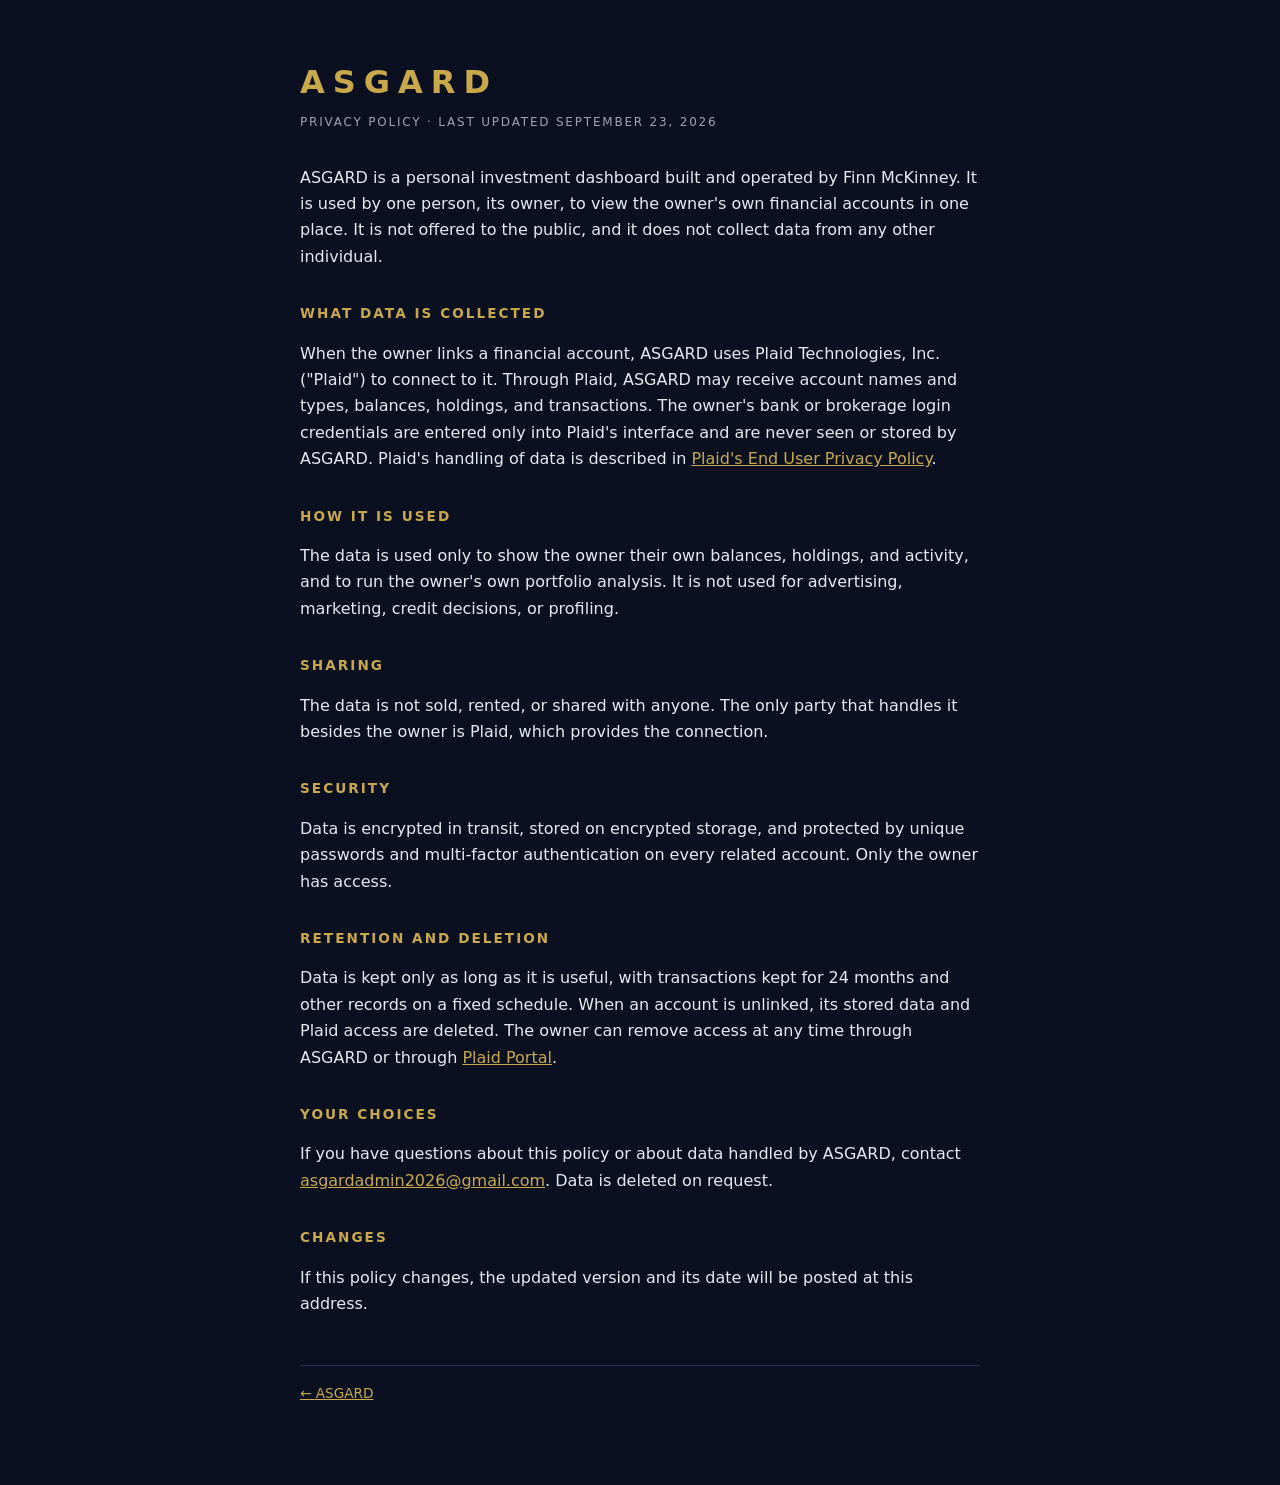
==== privacy.html @ 45897802 "ASGARD project page and privacy policy" ====
<!doctype html>
<html lang="en">
<head>
  <meta charset="utf-8">
  <meta name="viewport" content="width=device-width, initial-scale=1">
  <title>ASGARD Privacy Policy</title>
  <meta name="description" content="Privacy policy for ASGARD, a private personal finance dashboard.">
  <link rel="stylesheet" href="style.css">
</head>
<body>
<main>
  <h1>ASGARD</h1>
  <div class="tag">Privacy Policy · Last updated September 23, 2026</div>

  <p>ASGARD is a personal investment dashboard built and operated by Finn McKinney. It is used by
  one person, its owner, to view the owner's own financial accounts in one place. It is not offered
  to the public, and it does not collect data from any other individual.</p>

  <h2>What data is collected</h2>
  <p>When the owner links a financial account, ASGARD uses Plaid Technologies, Inc. ("Plaid") to
  connect to it. Through Plaid, ASGARD may receive account names and types, balances, holdings, and
  transactions. The owner's bank or brokerage login credentials are entered only into Plaid's
  interface and are never seen or stored by ASGARD. Plaid's handling of data is described in
  <a href="https://plaid.com/legal/#end-user-privacy-policy">Plaid's End User Privacy Policy</a>.</p>

  <h2>How it is used</h2>
  <p>The data is used only to show the owner their own balances, holdings, and activity, and to run
  the owner's own portfolio analysis. It is not used for advertising, marketing, credit decisions,
  or profiling.</p>

  <h2>Sharing</h2>
  <p>The data is not sold, rented, or shared with anyone. The only party that handles it besides the
  owner is Plaid, which provides the connection.</p>

  <h2>Security</h2>
  <p>Data is encrypted in transit, stored on encrypted storage, and protected by unique passwords and
  multi-factor authentication on every related account. Only the owner has access.</p>

  <h2>Retention and deletion</h2>
  <p>Data is kept only as long as it is useful, with transactions kept for 24 months and other
  records on a fixed schedule. When an account is unlinked, its stored data and Plaid access are
  deleted. The owner can remove access at any time through ASGARD or through
  <a href="https://my.plaid.com">Plaid Portal</a>.</p>

  <h2>Your choices</h2>
  <p>If you have questions about this policy or about data handled by ASGARD, contact
  <a href="mailto:asgardadmin2026@gmail.com">asgardadmin2026@gmail.com</a>. Data is deleted on request.</p>

  <h2>Changes</h2>
  <p>If this policy changes, the updated version and its date will be posted at this address.</p>

  <footer><a href="index.html">← ASGARD</a></footer>
</main>
</body>
</html>
---- style.css ----
:root { --bg: #0b1020; --panel: #121a30; --text: #e7e9f0; --muted: #9aa3b8; --gold: #c9a84c; --border: #2a3350; }
* { box-sizing: border-box; }
body { margin: 0; background: var(--bg); color: var(--text); font: 16px/1.65 system-ui, -apple-system, "Segoe UI", Roboto, sans-serif; }
main { max-width: 720px; margin: 0 auto; padding: 56px 20px 80px; }
h1 { font-size: 2rem; letter-spacing: .25em; color: var(--gold); margin: 0 0 4px; }
.tag { color: var(--muted); text-transform: uppercase; letter-spacing: .15em; font-size: .75rem; margin-bottom: 32px; }
h2 { font-size: .85rem; text-transform: uppercase; letter-spacing: .15em; color: var(--gold); margin: 32px 0 8px; }
p, li { color: var(--text); }
.card { background: var(--panel); border: 1px solid var(--border); border-radius: 12px; padding: 20px 24px; margin: 20px 0; }
a { color: var(--gold); }
footer { margin-top: 48px; color: var(--muted); font-size: .85rem; border-top: 1px solid var(--border); padding-top: 16px; }
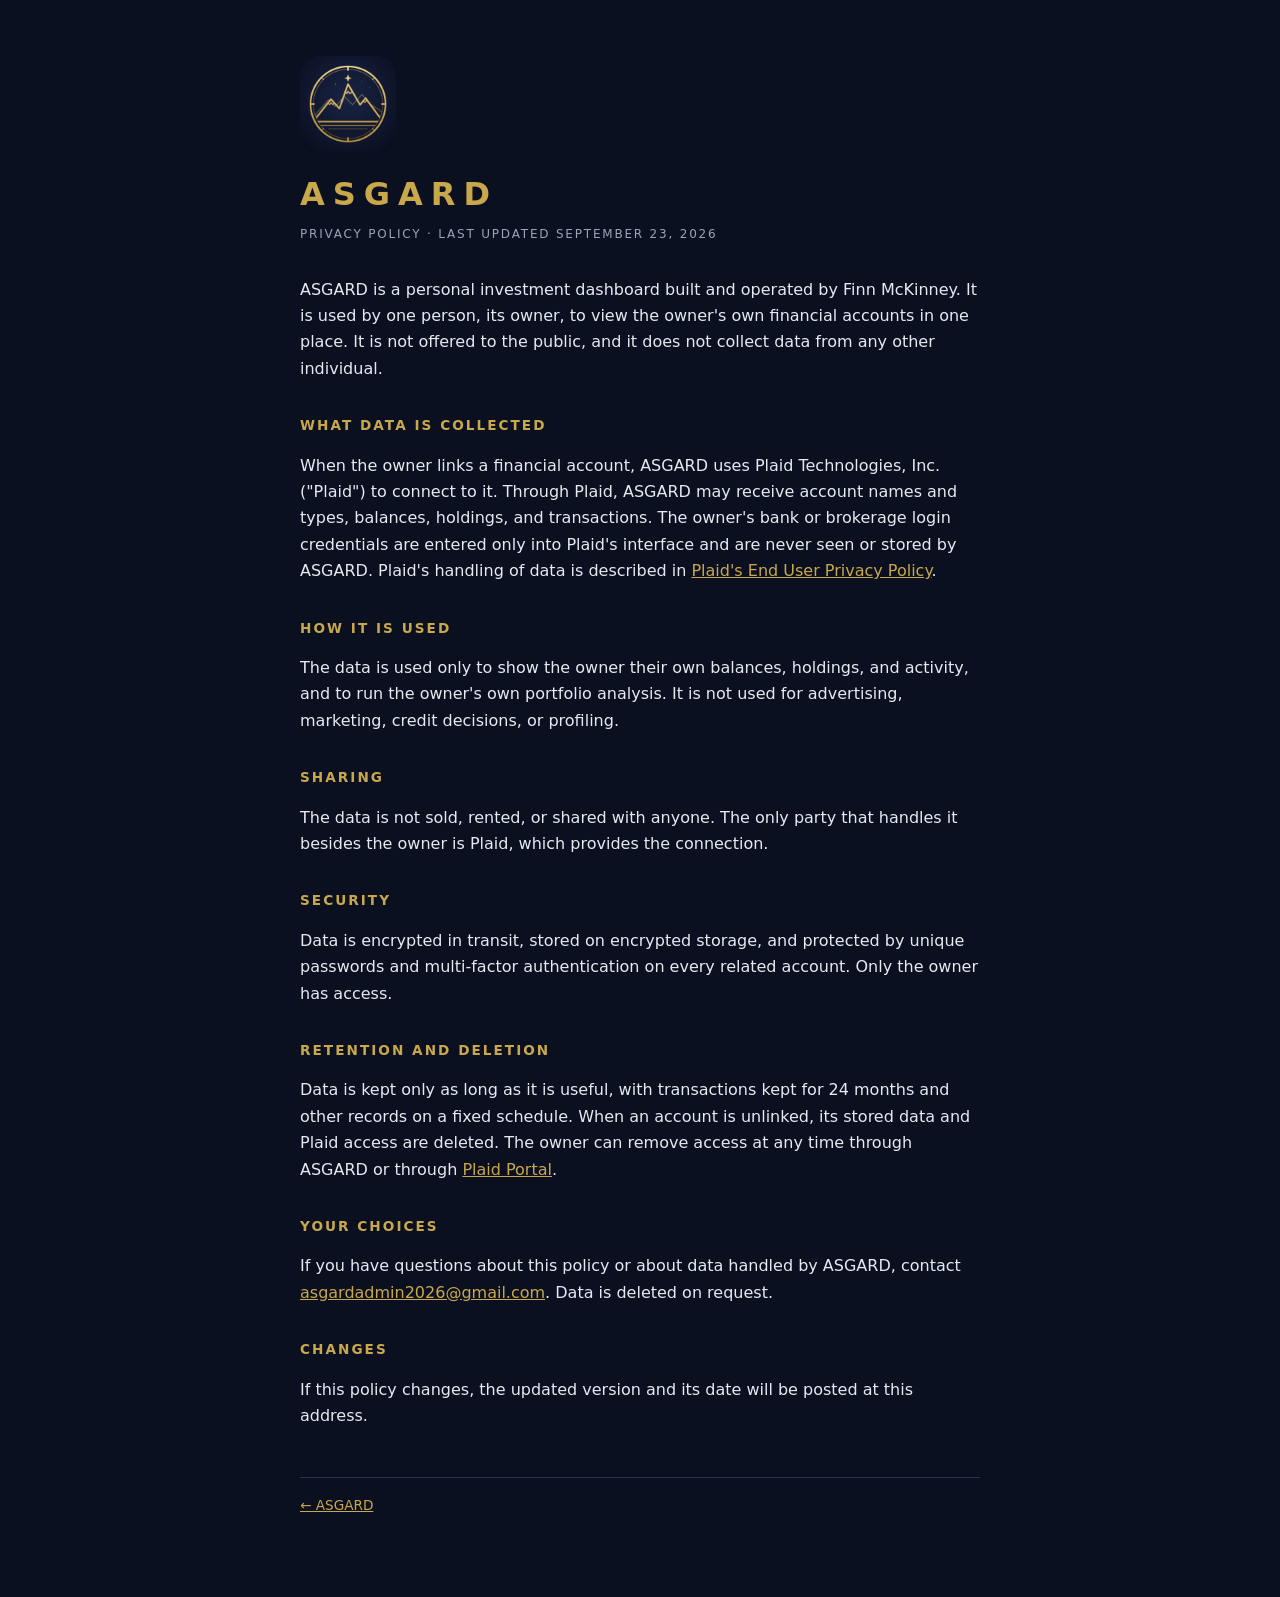
==== commit d2b37bf9: "Add ASGARD mountain logo (favicon + header)" ====
--- a/privacy.html
+++ b/privacy.html
@@ -5,10 +5,14 @@
   <meta name="viewport" content="width=device-width, initial-scale=1">
   <title>ASGARD Privacy Policy</title>
   <meta name="description" content="Privacy policy for ASGARD, a private personal finance dashboard.">
+  <link rel="icon" type="image/svg+xml" href="assets/asgard-logo-mountains.svg">
+  <link rel="icon" type="image/png" sizes="64x64" href="assets/asgard-logo-mountains-64.png">
+  <link rel="apple-touch-icon" href="assets/asgard-logo-mountains-512.png">
   <link rel="stylesheet" href="style.css">
 </head>
 <body>
 <main>
+  <img class="logo" src="assets/asgard-logo-mountains-512.png" alt="ASGARD logo" width="96" height="96">
   <h1>ASGARD</h1>
   <div class="tag">Privacy Policy · Last updated September 23, 2026</div>
 
--- a/style.css
+++ b/style.css
@@ -9,3 +9,4 @@
 .card { background: var(--panel); border: 1px solid var(--border); border-radius: 12px; padding: 20px 24px; margin: 20px 0; }
 a { color: var(--gold); }
 footer { margin-top: 48px; color: var(--muted); font-size: .85rem; border-top: 1px solid var(--border); padding-top: 16px; }
+.logo { display: block; width: 96px; height: 96px; margin-bottom: 16px; }
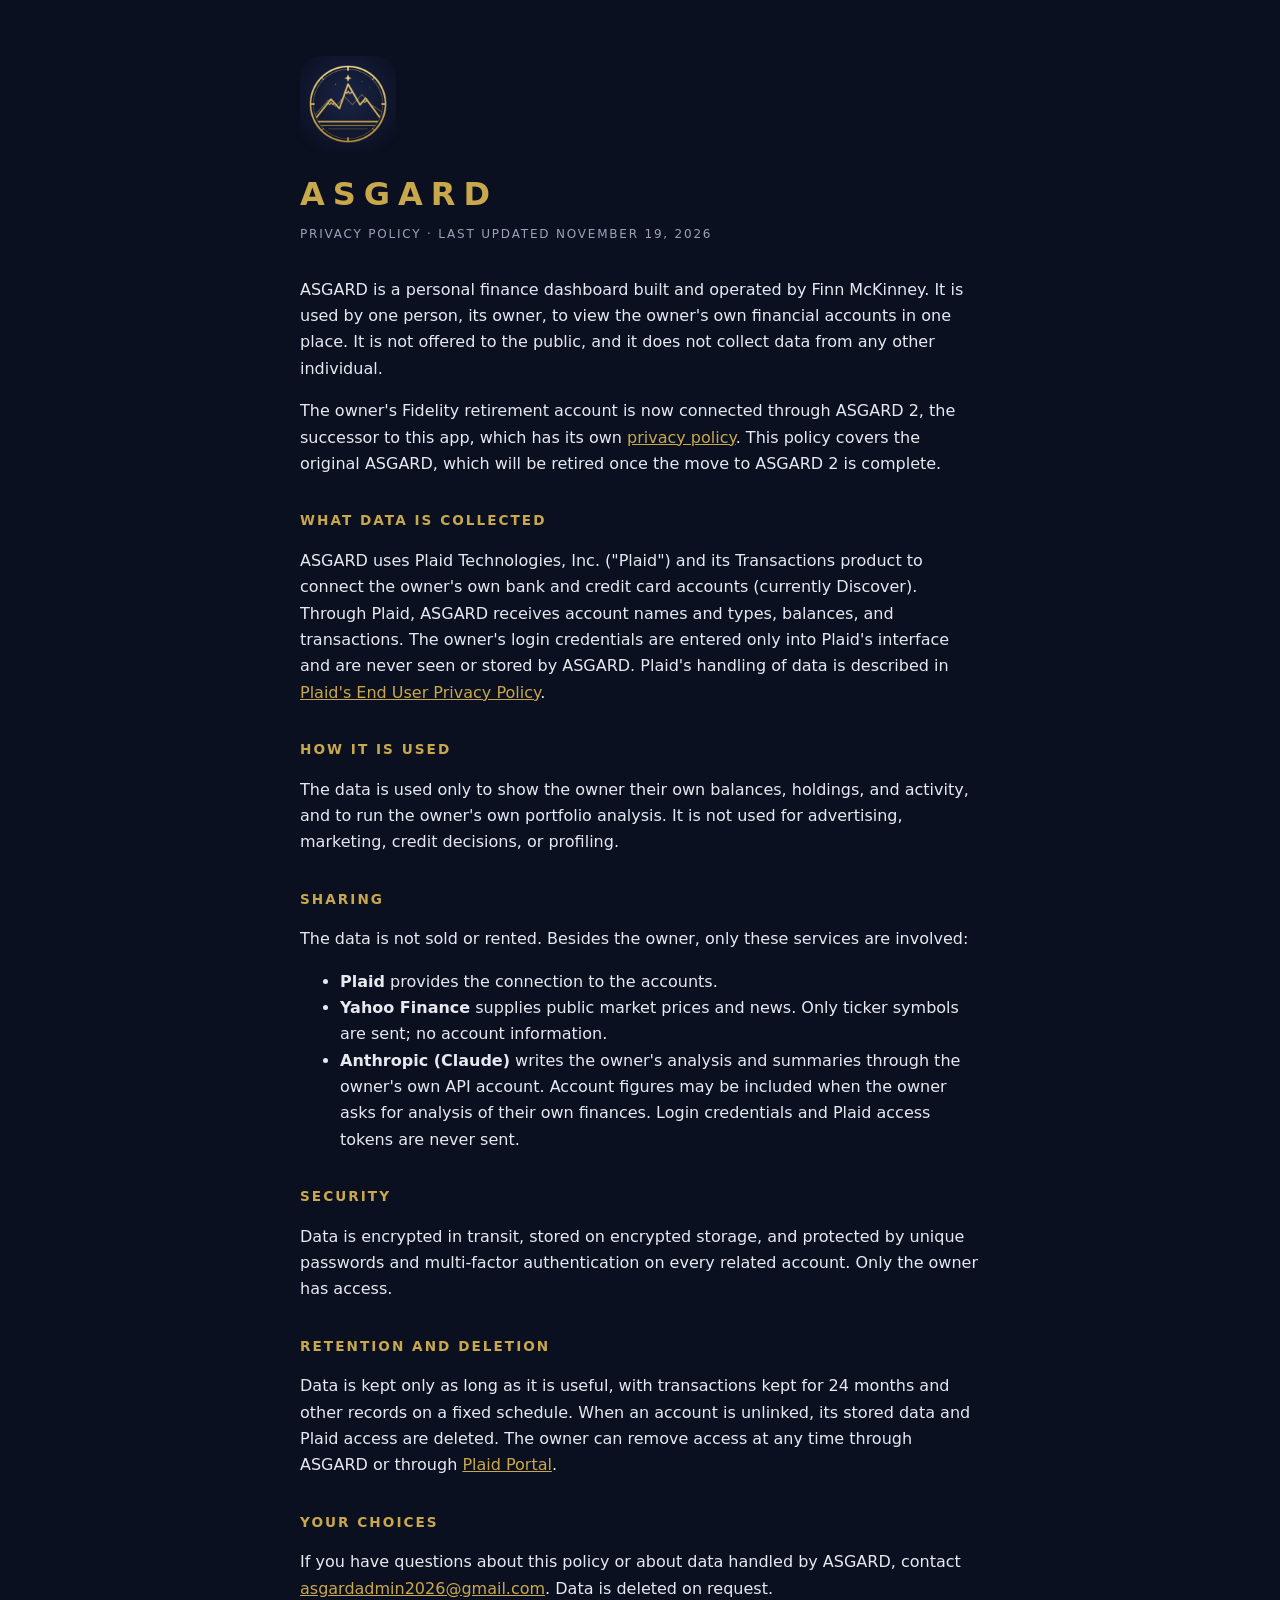
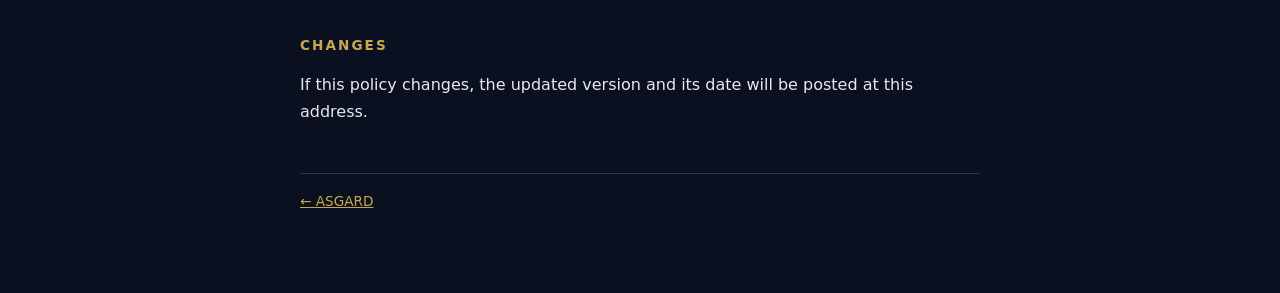
==== commit 42d7a2a7: "Add ASGARD 2 project page and privacy policy; update ASGARD policy (Discover only, services named, l" ====
--- a/privacy.html
+++ b/privacy.html
@@ -14,17 +14,21 @@
 <main>
   <img class="logo" src="assets/asgard-logo-mountains-512.png" alt="ASGARD logo" width="96" height="96">
   <h1>ASGARD</h1>
-  <div class="tag">Privacy Policy · Last updated September 23, 2026</div>
+  <div class="tag">Privacy Policy · Last updated November 19, 2026</div>
 
-  <p>ASGARD is a personal investment dashboard built and operated by Finn McKinney. It is used by
+  <p>ASGARD is a personal finance dashboard built and operated by Finn McKinney. It is used by
   one person, its owner, to view the owner's own financial accounts in one place. It is not offered
   to the public, and it does not collect data from any other individual.</p>
 
+  <p>The owner's Fidelity retirement account is now connected through ASGARD 2, the successor to this
+  app, which has its own <a href="asgard2/privacy.html">privacy policy</a>. This policy covers the
+  original ASGARD, which will be retired once the move to ASGARD 2 is complete.</p>
+
   <h2>What data is collected</h2>
-  <p>When the owner links a financial account, ASGARD uses Plaid Technologies, Inc. ("Plaid") to
-  connect to it. Through Plaid, ASGARD may receive account names and types, balances, holdings, and
-  transactions. The owner's bank or brokerage login credentials are entered only into Plaid's
-  interface and are never seen or stored by ASGARD. Plaid's handling of data is described in
+  <p>ASGARD uses Plaid Technologies, Inc. ("Plaid") and its Transactions product to connect the
+  owner's own bank and credit card accounts (currently Discover). Through Plaid, ASGARD receives account
+  names and types, balances, and transactions. The owner's login credentials are entered only into
+  Plaid's interface and are never seen or stored by ASGARD. Plaid's handling of data is described in
   <a href="https://plaid.com/legal/#end-user-privacy-policy">Plaid's End User Privacy Policy</a>.</p>
 
   <h2>How it is used</h2>
@@ -33,8 +37,15 @@
   or profiling.</p>
 
   <h2>Sharing</h2>
-  <p>The data is not sold, rented, or shared with anyone. The only party that handles it besides the
-  owner is Plaid, which provides the connection.</p>
+  <p>The data is not sold or rented. Besides the owner, only these services are involved:</p>
+  <ul>
+    <li><strong>Plaid</strong> provides the connection to the accounts.</li>
+    <li><strong>Yahoo Finance</strong> supplies public market prices and news. Only ticker symbols are
+    sent; no account information.</li>
+    <li><strong>Anthropic (Claude)</strong> writes the owner's analysis and summaries through the owner's
+    own API account. Account figures may be included when the owner asks for analysis of their own
+    finances. Login credentials and Plaid access tokens are never sent.</li>
+  </ul>
 
   <h2>Security</h2>
   <p>Data is encrypted in transit, stored on encrypted storage, and protected by unique passwords and
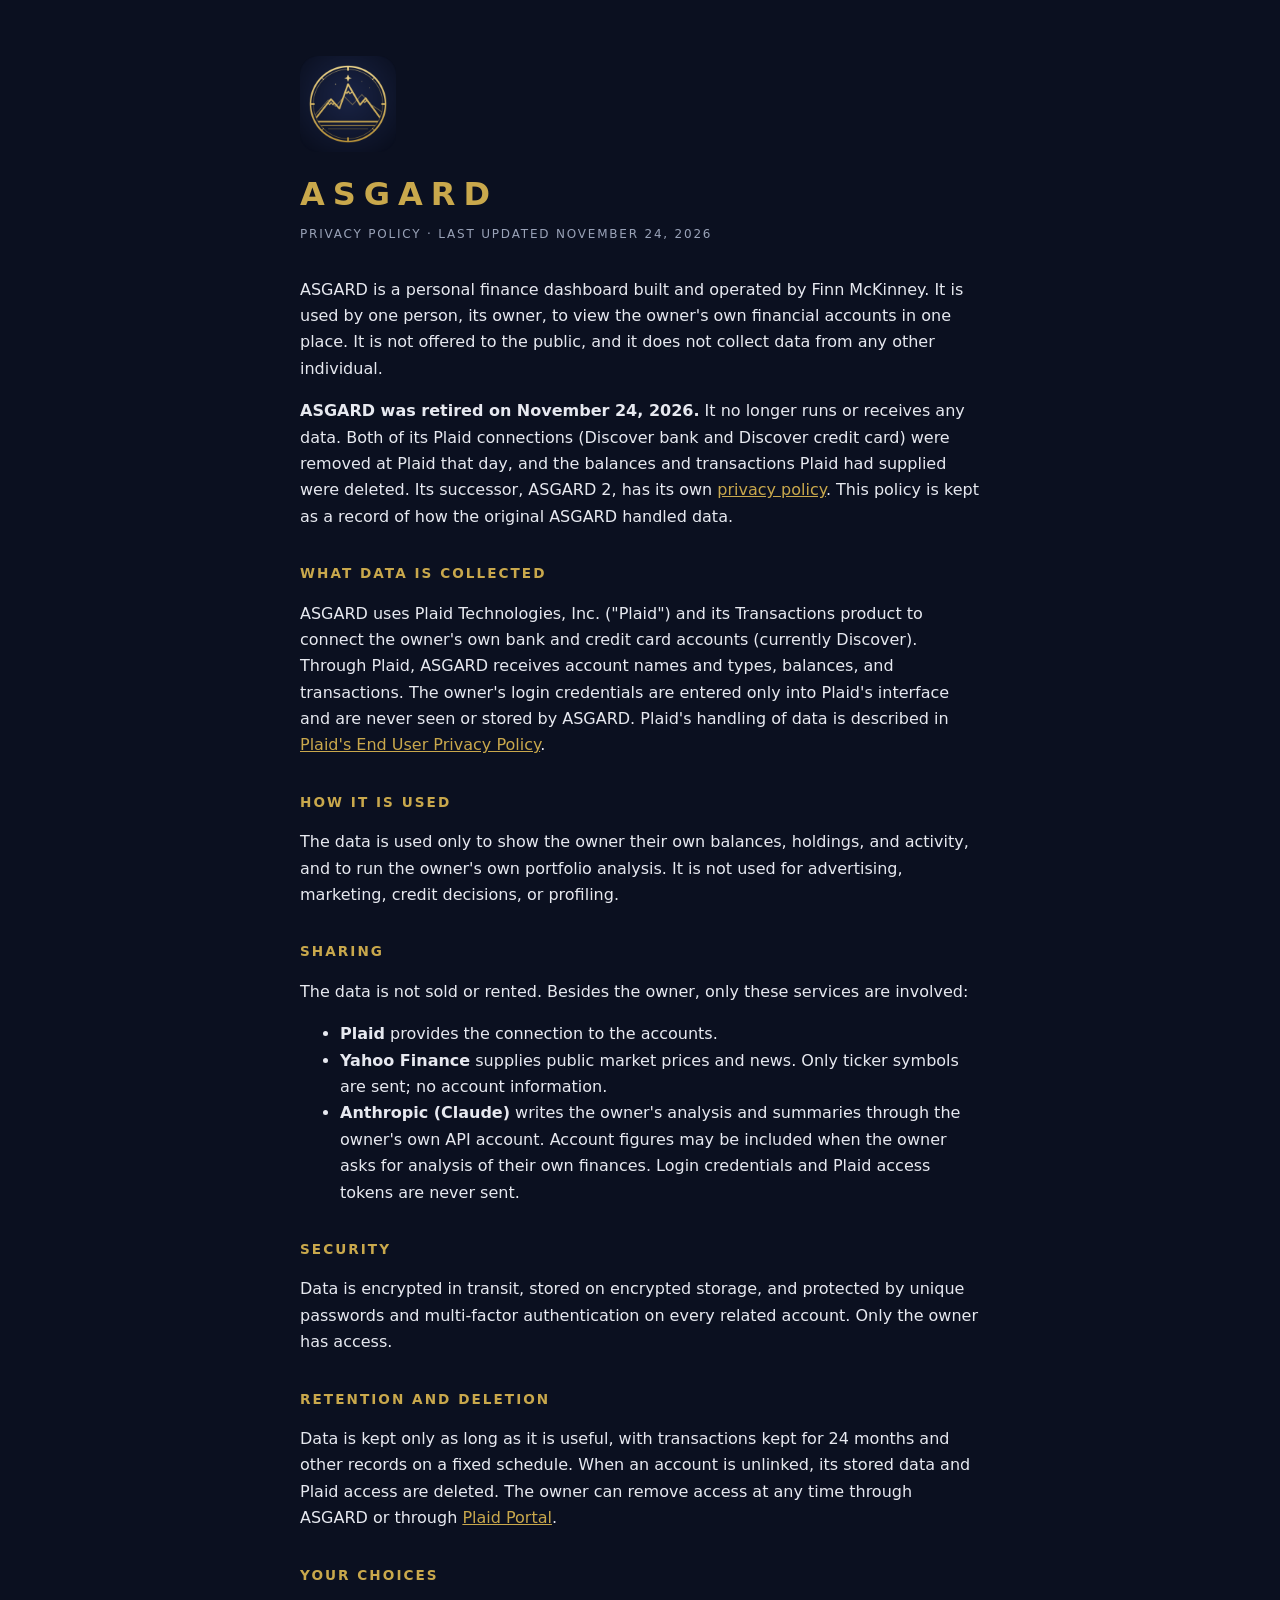
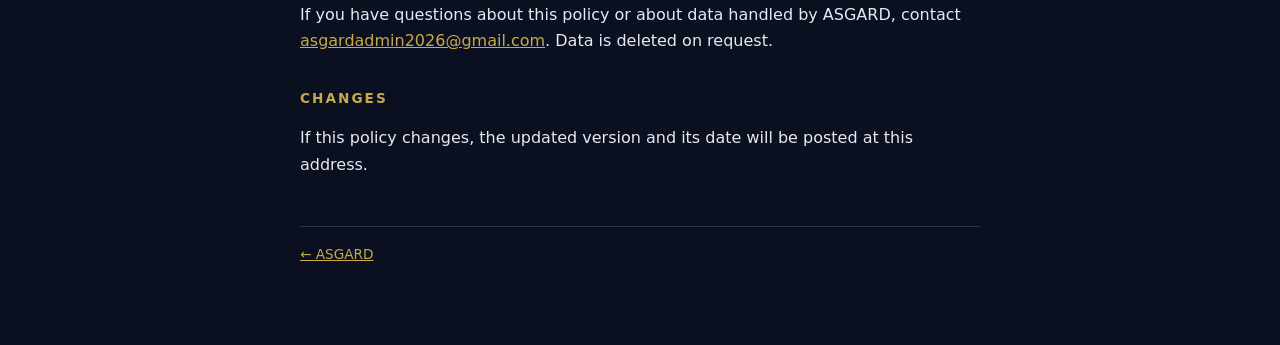
==== commit cc07cdd9: "ASGARD (v1) retired 2026-11-24: Plaid connections removed; pages now say so Co-Authored-By: Claude O" ====
--- a/privacy.html
+++ b/privacy.html
@@ -14,15 +14,17 @@
 <main>
   <img class="logo" src="assets/asgard-logo-mountains-512.png" alt="ASGARD logo" width="96" height="96">
   <h1>ASGARD</h1>
-  <div class="tag">Privacy Policy · Last updated November 19, 2026</div>
+  <div class="tag">Privacy Policy · Last updated November 24, 2026</div>
 
   <p>ASGARD is a personal finance dashboard built and operated by Finn McKinney. It is used by
   one person, its owner, to view the owner's own financial accounts in one place. It is not offered
   to the public, and it does not collect data from any other individual.</p>
 
-  <p>The owner's Fidelity retirement account is now connected through ASGARD 2, the successor to this
-  app, which has its own <a href="asgard2/privacy.html">privacy policy</a>. This policy covers the
-  original ASGARD, which will be retired once the move to ASGARD 2 is complete.</p>
+  <p><strong>ASGARD was retired on November 24, 2026.</strong> It no longer runs or receives any data.
+  Both of its Plaid connections (Discover bank and Discover credit card) were removed at Plaid that day,
+  and the balances and transactions Plaid had supplied were deleted. Its successor, ASGARD 2, has its own
+  <a href="asgard2/privacy.html">privacy policy</a>. This policy is kept as a record of how the
+  original ASGARD handled data.</p>
 
   <h2>What data is collected</h2>
   <p>ASGARD uses Plaid Technologies, Inc. ("Plaid") and its Transactions product to connect the
